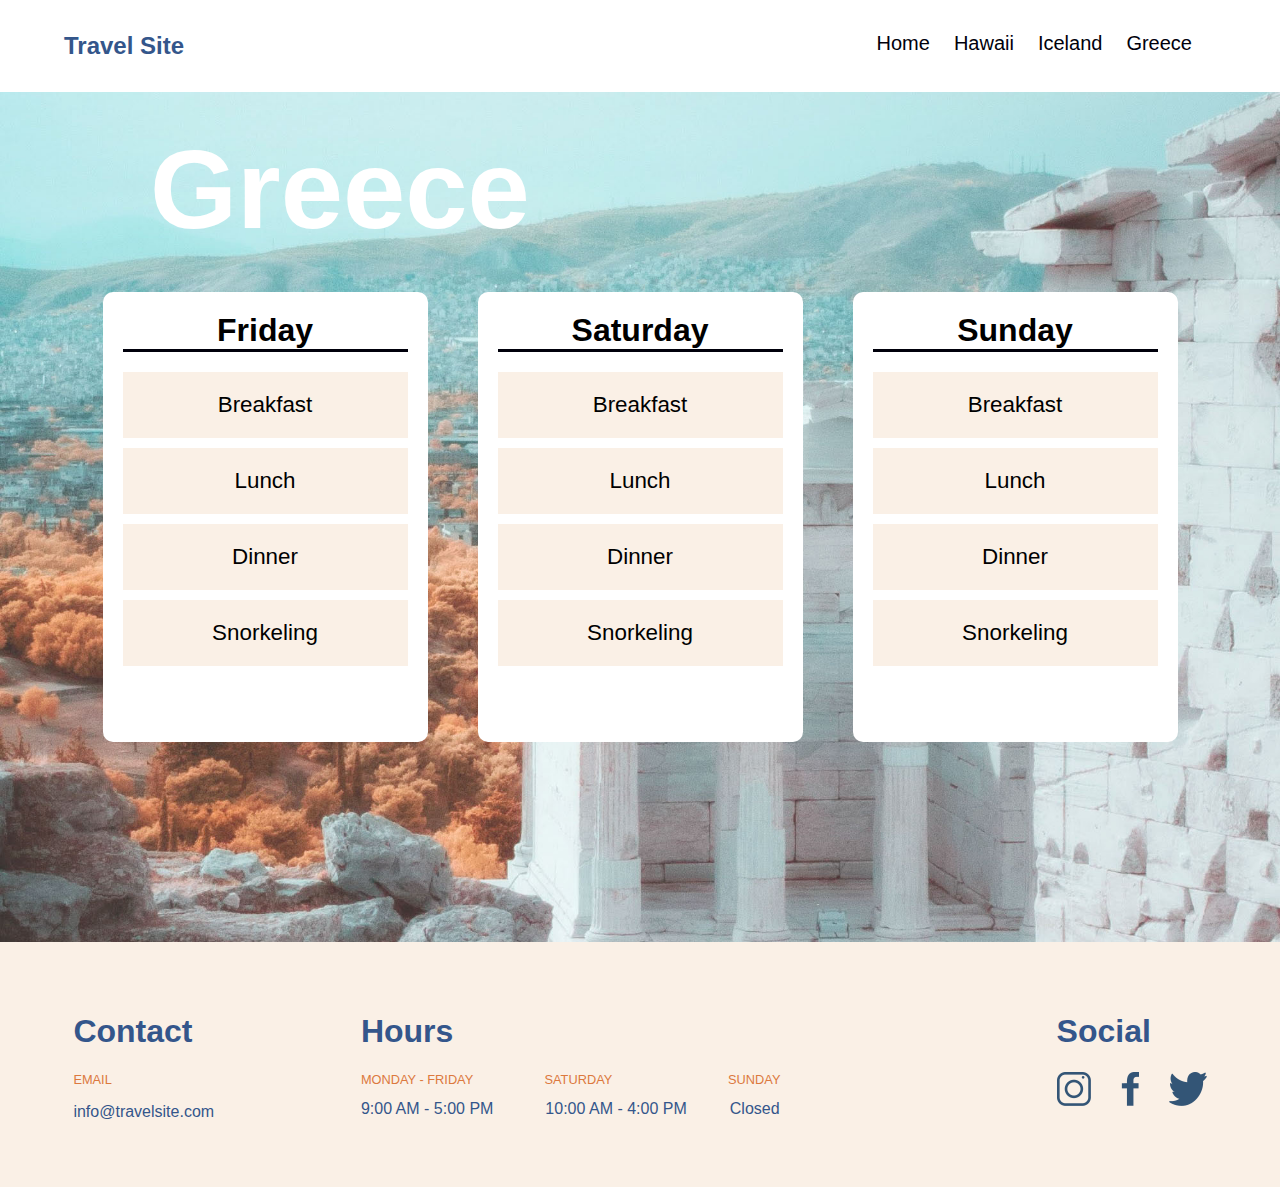
==== pages/greece.html @ 4c7ac26c "Travel website inital commit" ====
<!DOCTYPE html>
<html lang="en">
<head>
    <meta charset="UTF-8">
    <meta http-equiv="X-UA-Compatible" content="IE=edge">
    <meta name="viewport" content="width=device-width, initial-scale=1.0">
    <link rel="stylesheet" href="../scss/main.css">
    
    <title>Document</title>
</head>
<body class="hawaii-body">
    <nav class="nav-bar">
        <ul class="nav-bar__list">
            <div class="nav-bar__name">
                <li>Travel Site</li>
            </div>
            <div class="nav-bar__destinations">
                <li><a href="../index.html">Home</a></li>
                <li><a href="./hawaii.html">Hawaii</a></li>
                <li><a href="./iceland.html">Iceland</a></li>
                <li><a href="./greece.html">Greece</a></li>
            </div>
        </ul>
    </nav>
    

    
    <div class="greece-background">
        <h1 class="itinerary__header">Greece</h1>
        <section class="itinerary-section">
            <div class="itinerary-section__card ">
                <h1 class="itinerary-section__day">Friday</h1>
                <p class="itinerary-section__activity">Breakfast</p>
                <p class="itinerary-section__activity">Lunch</p>
                <p class="itinerary-section__activity">Dinner</p>
                <p class="itinerary-section__activity">Snorkeling</p>
            </div>
            <div class="itinerary-section__card ">
                <h1 class="itinerary-section__day">Saturday</h1>
                <p class="itinerary-section__activity">Breakfast</p>
                <p class="itinerary-section__activity">Lunch</p>
                <p class="itinerary-section__activity">Dinner</p>
                <p class="itinerary-section__activity">Snorkeling</p>
            </div>
            <div class="itinerary-section__card ">
                <h1 class="itinerary-section__day">Sunday</h1>
                <p class="itinerary-section__activity">Breakfast</p>
                <p class="itinerary-section__activity">Lunch</p>
                <p class="itinerary-section__activity">Dinner</p>
                <p class="itinerary-section__activity">Snorkeling</p>
            </div>
        </section>
    </div>



    <footer>
        <div class="contact-section">
            <h1 class="section__header">Contact</h1>
            <p class="section__email">EMAIL</p>
            <p class="section__email-address">info@travelsite.com</p>
        </div>
        <div class="hours-section">
            <h1 class="section__header">Hours</h1>
            <div class="hours-section__container">
                <div class="hours-section__days">
                    <p>MONDAY - FRIDAY</p>
                    <p>SATURDAY</p>
                    <p>SUNDAY</p>
                </div>
                <div class="hours-section__hours">
                    <p>9:00 AM - 5:00 PM</p>
                    <p>10:00 AM - 4:00 PM</p>
                    <p>Closed</p>
                </div>
            </div>
        </div>

        <section class="social-section">
            <h1 class="section__header">Social</h1>
            <div class="social-section__imgs">
                <img src="../assets/Icons/icon-instagram.png" alt="Instagram Logo" class="insta">
                <img src="../assets/Icons/icon-facebook.png" alt="Facebook Logo" class="fb">
                <img src="../assets/Icons/icon-twitter.png" alt="Twitter Logo" class="twitter">
            </div>
        
        </section>
    </footer>
    
</body>
</html>
---- scss/main.css ----
.nav-bar__list {
  list-style: none;
  display: flex;
  justify-content: space-between;
  padding: 1rem 4rem;
}

body {
  margin: 0;
  padding: 0;
  font-family: sans-serif;
}

.nav-bar__destinations {
  display: flex;
}

.nav-bar__destinations li {
  padding-right: 1.5rem;
  color: #00000b;
  font-size: 1.25rem;
}
.nav-bar__destinations li a {
  text-decoration: none;
}
.nav-bar__destinations li a:hover {
  border-bottom: 3px solid #dc793e;
  padding-bottom: 10px;
}
.nav-bar__destinations li a:link, .nav-bar__destinations li a:visited {
  color: #00000b;
}

.nav-bar__name {
  font-weight: 700;
  font-size: 1.5rem;
  color: #34568B;
}

.hero {
  display: flex;
  justify-content: space-around;
  align-items: center;
  background-color: #faf0e6;
}
.hero__text {
  color: #34568B;
  font-size: 1.2rem;
  width: 650px;
}
.hero__btn {
  border-radius: 25px;
  color: white;
  background-color: #dc793e;
  border: none;
  width: 200px;
  padding: 12px 0;
  font-size: 1.2rem;
  margin-top: 20px;
}
.hero__header {
  font-weight: 700;
  font-size: 3rem;
  color: #34568B;
  flex-wrap: wrap;
  width: 600px;
}

.card-section {
  display: flex;
  justify-content: center;
  -moz-column-gap: 50px;
       column-gap: 50px;
  margin-bottom: 50px;
}
.card-section__header {
  padding-left: 100px;
  font-weight: 700;
  font-size: 2rem;
  color: #34568B;
}
.card-section__card {
  box-sizing: border-box;
  border: solid 5px none;
  height: 500px;
  width: 350px;
  background-size: cover;
  border-radius: 10px;
  display: flex;
  align-items: end;
  justify-content: end;
  padding: 0 20px 20px 0;
  box-shadow: 0px 5px 5px grey;
  font-weight: 700;
  font-size: 2rem;
  color: white;
}
.card-section a {
  text-decoration: none;
}
.card-section__hawaii {
  background-image: url(../../assets/Images/hawaii.jpg);
  position: relative;
  display: flex;
}
.card-section__iceland {
  background-image: url(../../assets/Images/iceland.jpg);
  position: relative;
}
.card-section__greece {
  background-image: url(../../assets/Images/greece.jpg);
  position: relative;
}

.itinerary-section {
  display: flex;
  justify-content: center;
  gap: 50px;
  padding: 200px 0;
}
.itinerary-section__card {
  height: 450px;
  width: 325px;
  background-color: white;
  display: block;
  text-align: center;
  border-radius: 10px;
}
.itinerary-section__activity {
  padding: 20px;
  margin: 10px 20px 0px 20px;
  background-color: #faf0e6;
  font-size: 1.4rem;
}
.itinerary-section__day {
  border-bottom: solid 3px #00000b;
  margin: 20px 20px;
}

.itinerary__header {
  color: white;
  font-size: 7rem;
  position: absolute;
  top: 50px;
  left: 150px;
}

footer {
  display: flex;
  justify-content: space-around;
  flex-direction: row;
  justify-items: baseline;
  background-color: #faf0e6;
  padding: 50px 0;
}

.hours-section__container {
  display: flex;
  flex-direction: column;
}
.hours-section__days p, .hours-section__hours p {
  margin-top: 0;
  display: inline-flex;
  width: 180px;
}

.section__header {
  font-weight: 700;
  font-size: 2rem;
  color: #34568B;
}

.social-section {
  display: flex;
  flex-direction: column;
  width: 150px;
}
.social-section__imgs {
  display: flex;
  justify-content: space-between;
}

.fb {
  width: 18px;
  height: 34px;
}

.insta {
  width: 34px;
  height: 34px;
}

.twitter {
  width: 38px;
  height: 34px;
}

.section__email, .hours-section__days {
  color: #dc793e;
  font-size: 0.8rem;
}

.section__email-address, .hours-section__hours {
  color: #34568B;
}

.hawaii-background {
  background-image: url(../../assets/Images/hawaii.jpg);
  background-size: cover;
  background-position: center;
}

.greece-background {
  background-image: url(../../assets/Images/greece.jpg);
  background-size: cover;
  background-position: center;
}

.iceland-background {
  background-image: url(../../assets/Images/iceland.jpg);
  background-size: cover;
  background-position: center;
}/*# sourceMappingURL=main.css.map */
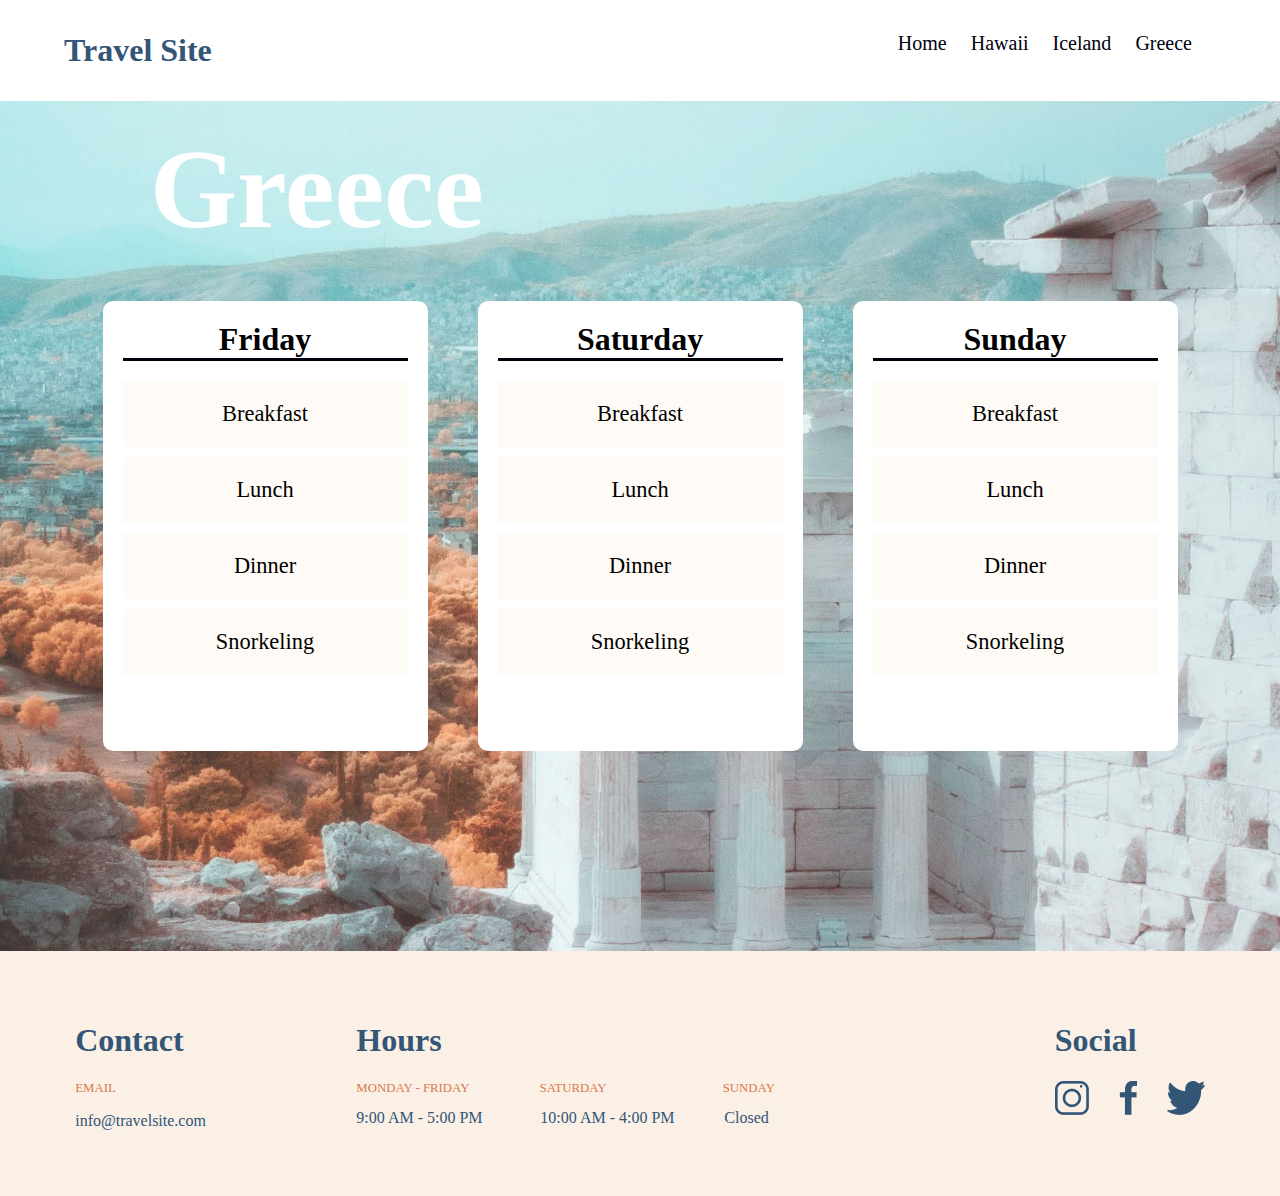
==== commit 88d4f42e: "itnerary card update" ====
--- a/pages/greece.html
+++ b/pages/greece.html
@@ -12,7 +12,7 @@
     <nav class="nav-bar">
         <ul class="nav-bar__list">
             <div class="nav-bar__name">
-                <li>Travel Site</li>
+                <a href="../index.html"><li>Travel Site</li></a>
             </div>
             <div class="nav-bar__destinations">
                 <li><a href="../index.html">Home</a></li>
@@ -30,24 +30,30 @@
         <section class="itinerary-section">
             <div class="itinerary-section__card ">
                 <h1 class="itinerary-section__day">Friday</h1>
-                <p class="itinerary-section__activity">Breakfast</p>
-                <p class="itinerary-section__activity">Lunch</p>
-                <p class="itinerary-section__activity">Dinner</p>
-                <p class="itinerary-section__activity">Snorkeling</p>
+                <ul>
+                    <li class="itinerary-section__activity">Breakfast</li>
+                    <li class="itinerary-section__activity">Lunch</li>
+                    <li class="itinerary-section__activity">Dinner</li>
+                    <li class="itinerary-section__activity">Snorkeling</li>
+                </ul>
             </div>
             <div class="itinerary-section__card ">
                 <h1 class="itinerary-section__day">Saturday</h1>
-                <p class="itinerary-section__activity">Breakfast</p>
-                <p class="itinerary-section__activity">Lunch</p>
-                <p class="itinerary-section__activity">Dinner</p>
-                <p class="itinerary-section__activity">Snorkeling</p>
+                <ul>
+                    <li class="itinerary-section__activity">Breakfast</li>
+                    <li class="itinerary-section__activity">Lunch</li>
+                    <li class="itinerary-section__activity">Dinner</li>
+                    <li class="itinerary-section__activity">Snorkeling</li>
+                </ul>
             </div>
             <div class="itinerary-section__card ">
                 <h1 class="itinerary-section__day">Sunday</h1>
-                <p class="itinerary-section__activity">Breakfast</p>
-                <p class="itinerary-section__activity">Lunch</p>
-                <p class="itinerary-section__activity">Dinner</p>
-                <p class="itinerary-section__activity">Snorkeling</p>
+                <ul>
+                    <li class="itinerary-section__activity">Breakfast</li>
+                    <li class="itinerary-section__activity">Lunch</li>
+                    <li class="itinerary-section__activity">Dinner</li>
+                    <li class="itinerary-section__activity">Snorkeling</li>
+                </ul>
             </div>
         </section>
     </div>
--- a/scss/main.css
+++ b/scss/main.css
@@ -1,20 +1,15 @@
+.nav-bar {
+  background-color: #FFFFFF;
+}
 .nav-bar__list {
   list-style: none;
   display: flex;
   justify-content: space-between;
   padding: 1rem 4rem;
 }
-
-body {
-  margin: 0;
-  padding: 0;
-  font-family: sans-serif;
-}
-
 .nav-bar__destinations {
   display: flex;
 }
-
 .nav-bar__destinations li {
   padding-right: 1.5rem;
   color: #00000b;
@@ -24,34 +19,41 @@
   text-decoration: none;
 }
 .nav-bar__destinations li a:hover {
-  border-bottom: 3px solid #dc793e;
+  border-bottom: 3px solid #DB7A4E;
   padding-bottom: 10px;
 }
 .nav-bar__destinations li a:link, .nav-bar__destinations li a:visited {
   color: #00000b;
 }
-
-.nav-bar__name {
-  font-weight: 700;
-  font-size: 1.5rem;
-  color: #34568B;
+.nav-bar__name a {
+  text-decoration: none;
+  font-weight: 700;
+  font-size: 2rem;
+  color: #335576;
+}
+
+body {
+  margin: 0;
+  padding: 0;
+  font-family: Verdana;
 }
 
 .hero {
   display: flex;
   justify-content: space-around;
   align-items: center;
-  background-color: #faf0e6;
+  text-align: left;
+  background-color: #FEFAF5;
 }
 .hero__text {
-  color: #34568B;
+  color: #335576;
   font-size: 1.2rem;
   width: 650px;
 }
 .hero__btn {
   border-radius: 25px;
   color: white;
-  background-color: #dc793e;
+  background-color: #DB7A4E;
   border: none;
   width: 200px;
   padding: 12px 0;
@@ -61,7 +63,7 @@
 .hero__header {
   font-weight: 700;
   font-size: 3rem;
-  color: #34568B;
+  color: #335576;
   flex-wrap: wrap;
   width: 600px;
 }
@@ -77,20 +79,20 @@
   padding-left: 100px;
   font-weight: 700;
   font-size: 2rem;
-  color: #34568B;
+  color: #335576;
 }
 .card-section__card {
   box-sizing: border-box;
-  border: solid 5px none;
+  border: solid 1px rgba(0, 0, 0, 0.5);
   height: 500px;
   width: 350px;
   background-size: cover;
-  border-radius: 10px;
+  border-radius: 5px;
   display: flex;
   align-items: end;
   justify-content: end;
   padding: 0 20px 20px 0;
-  box-shadow: 0px 5px 5px grey;
+  box-shadow: 0px 4px 4px rgba(0, 0, 0, 0.5);
   font-weight: 700;
   font-size: 2rem;
   color: white;
@@ -121,16 +123,20 @@
 .itinerary-section__card {
   height: 450px;
   width: 325px;
-  background-color: white;
+  background-color: #FFFFFF;
   display: block;
   text-align: center;
   border-radius: 10px;
 }
+.itinerary-section__card ul {
+  padding: 0;
+}
 .itinerary-section__activity {
   padding: 20px;
   margin: 10px 20px 0px 20px;
-  background-color: #faf0e6;
+  background-color: #FEFAF5;
   font-size: 1.4rem;
+  list-style: none;
 }
 .itinerary-section__day {
   border-bottom: solid 3px #00000b;
@@ -167,7 +173,7 @@
 .section__header {
   font-weight: 700;
   font-size: 2rem;
-  color: #34568B;
+  color: #335576;
 }
 
 .social-section {
@@ -196,12 +202,12 @@
 }
 
 .section__email, .hours-section__days {
-  color: #dc793e;
+  color: #DB7A4E;
   font-size: 0.8rem;
 }
 
 .section__email-address, .hours-section__hours {
-  color: #34568B;
+  color: #335576;
 }
 
 .hawaii-background {
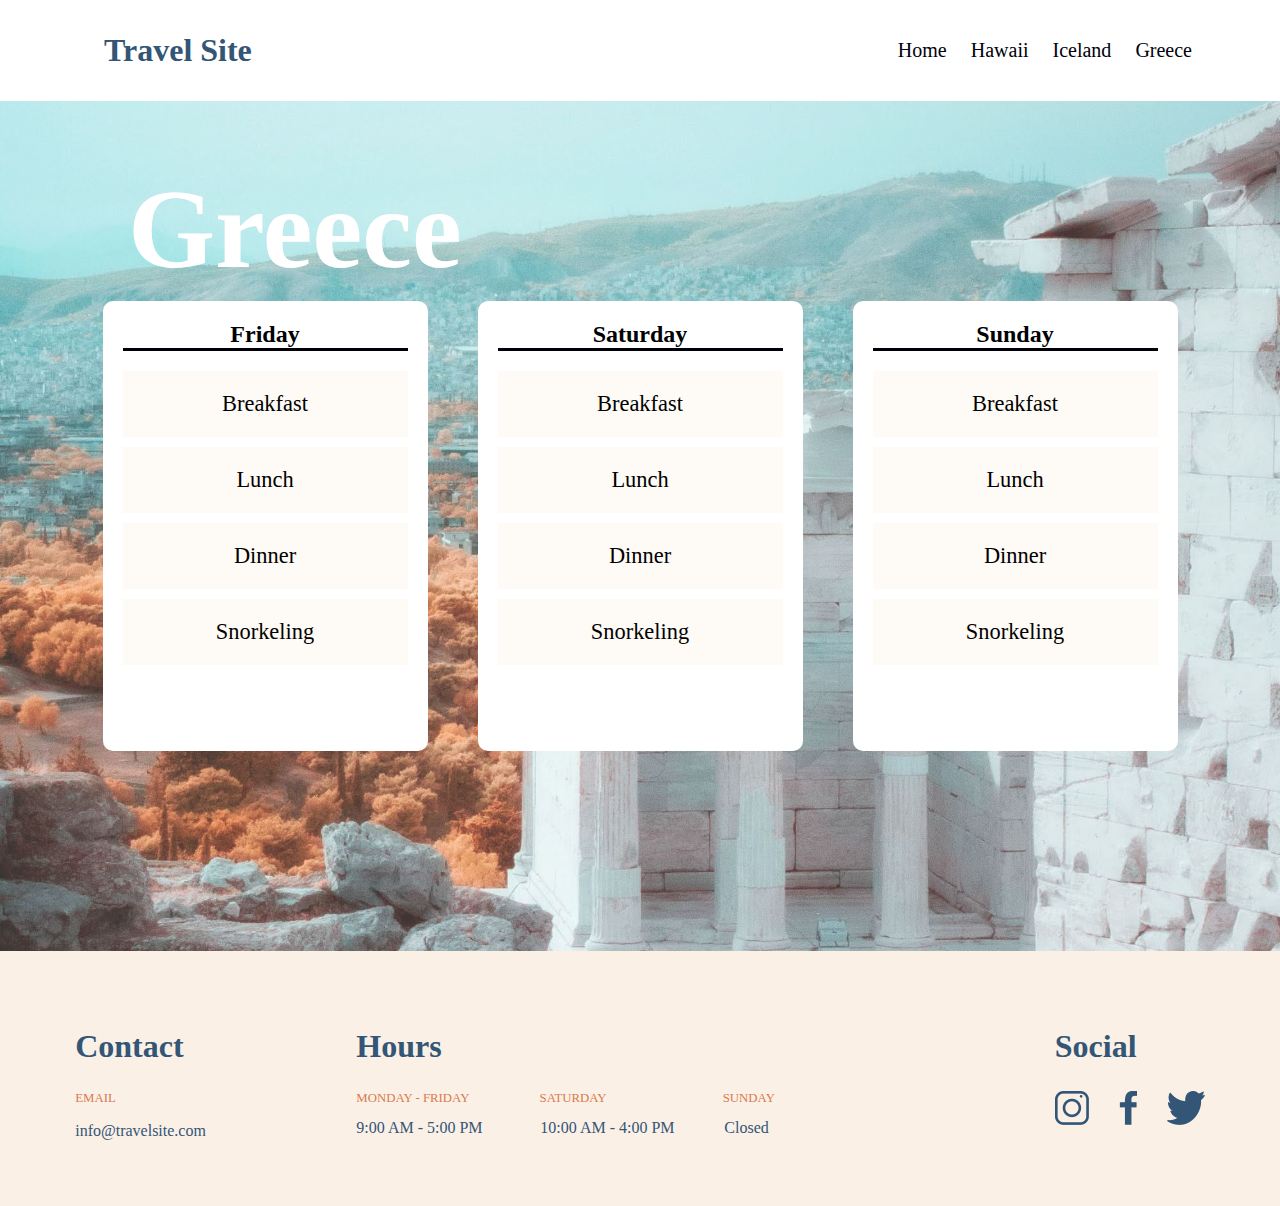
==== commit 8708ce1f: "Html semantic updates" ====
--- a/pages/greece.html
+++ b/pages/greece.html
@@ -10,17 +10,17 @@
 </head>
 <body class="hawaii-body">
     <nav class="nav-bar">
-        <ul class="nav-bar__list">
-            <div class="nav-bar__name">
-                <a href="../index.html"><li>Travel Site</li></a>
-            </div>
-            <div class="nav-bar__destinations">
+        <div class="nav-bar__list">
+            <ul class="nav-bar__name">
+                <li><a href="../index.html">Travel Site</a></li>
+            </ul>
+            <ul class="nav-bar__destinations">
                 <li><a href="../index.html">Home</a></li>
                 <li><a href="./hawaii.html">Hawaii</a></li>
                 <li><a href="./iceland.html">Iceland</a></li>
                 <li><a href="./greece.html">Greece</a></li>
-            </div>
-        </ul>
+            </ul>
+        </div>
     </nav>
     
 
@@ -29,7 +29,7 @@
         <h1 class="itinerary__header">Greece</h1>
         <section class="itinerary-section">
             <div class="itinerary-section__card ">
-                <h1 class="itinerary-section__day">Friday</h1>
+                <h2 class="itinerary-section__day">Friday</h2>
                 <ul>
                     <li class="itinerary-section__activity">Breakfast</li>
                     <li class="itinerary-section__activity">Lunch</li>
@@ -38,7 +38,7 @@
                 </ul>
             </div>
             <div class="itinerary-section__card ">
-                <h1 class="itinerary-section__day">Saturday</h1>
+                <h2 class="itinerary-section__day">Saturday</h2>
                 <ul>
                     <li class="itinerary-section__activity">Breakfast</li>
                     <li class="itinerary-section__activity">Lunch</li>
@@ -47,7 +47,7 @@
                 </ul>
             </div>
             <div class="itinerary-section__card ">
-                <h1 class="itinerary-section__day">Sunday</h1>
+                <h2 class="itinerary-section__day">Sunday</h2>
                 <ul>
                     <li class="itinerary-section__activity">Breakfast</li>
                     <li class="itinerary-section__activity">Lunch</li>
@@ -62,12 +62,12 @@
 
     <footer>
         <div class="contact-section">
-            <h1 class="section__header">Contact</h1>
+            <h2 class="section__header">Contact</h2>
             <p class="section__email">EMAIL</p>
             <p class="section__email-address">info@travelsite.com</p>
         </div>
         <div class="hours-section">
-            <h1 class="section__header">Hours</h1>
+            <h2 class="section__header">Hours</h2>
             <div class="hours-section__container">
                 <div class="hours-section__days">
                     <p>MONDAY - FRIDAY</p>
@@ -83,7 +83,7 @@
         </div>
 
         <section class="social-section">
-            <h1 class="section__header">Social</h1>
+            <h2 class="section__header">Social</h2>
             <div class="social-section__imgs">
                 <img src="../assets/Icons/icon-instagram.png" alt="Instagram Logo" class="insta">
                 <img src="../assets/Icons/icon-facebook.png" alt="Facebook Logo" class="fb">
--- a/scss/main.css
+++ b/scss/main.css
@@ -6,9 +6,11 @@
   display: flex;
   justify-content: space-between;
   padding: 1rem 4rem;
+  align-items: center;
 }
 .nav-bar__destinations {
   display: flex;
+  list-style: none;
 }
 .nav-bar__destinations li {
   padding-right: 1.5rem;
@@ -24,6 +26,9 @@
 }
 .nav-bar__destinations li a:link, .nav-bar__destinations li a:visited {
   color: #00000b;
+}
+.nav-bar__name {
+  list-style: none;
 }
 .nav-bar__name a {
   text-decoration: none;
@@ -147,8 +152,8 @@
   color: white;
   font-size: 7rem;
   position: absolute;
-  top: 50px;
-  left: 150px;
+  top: 10vh;
+  left: 10vw;
 }
 
 footer {
